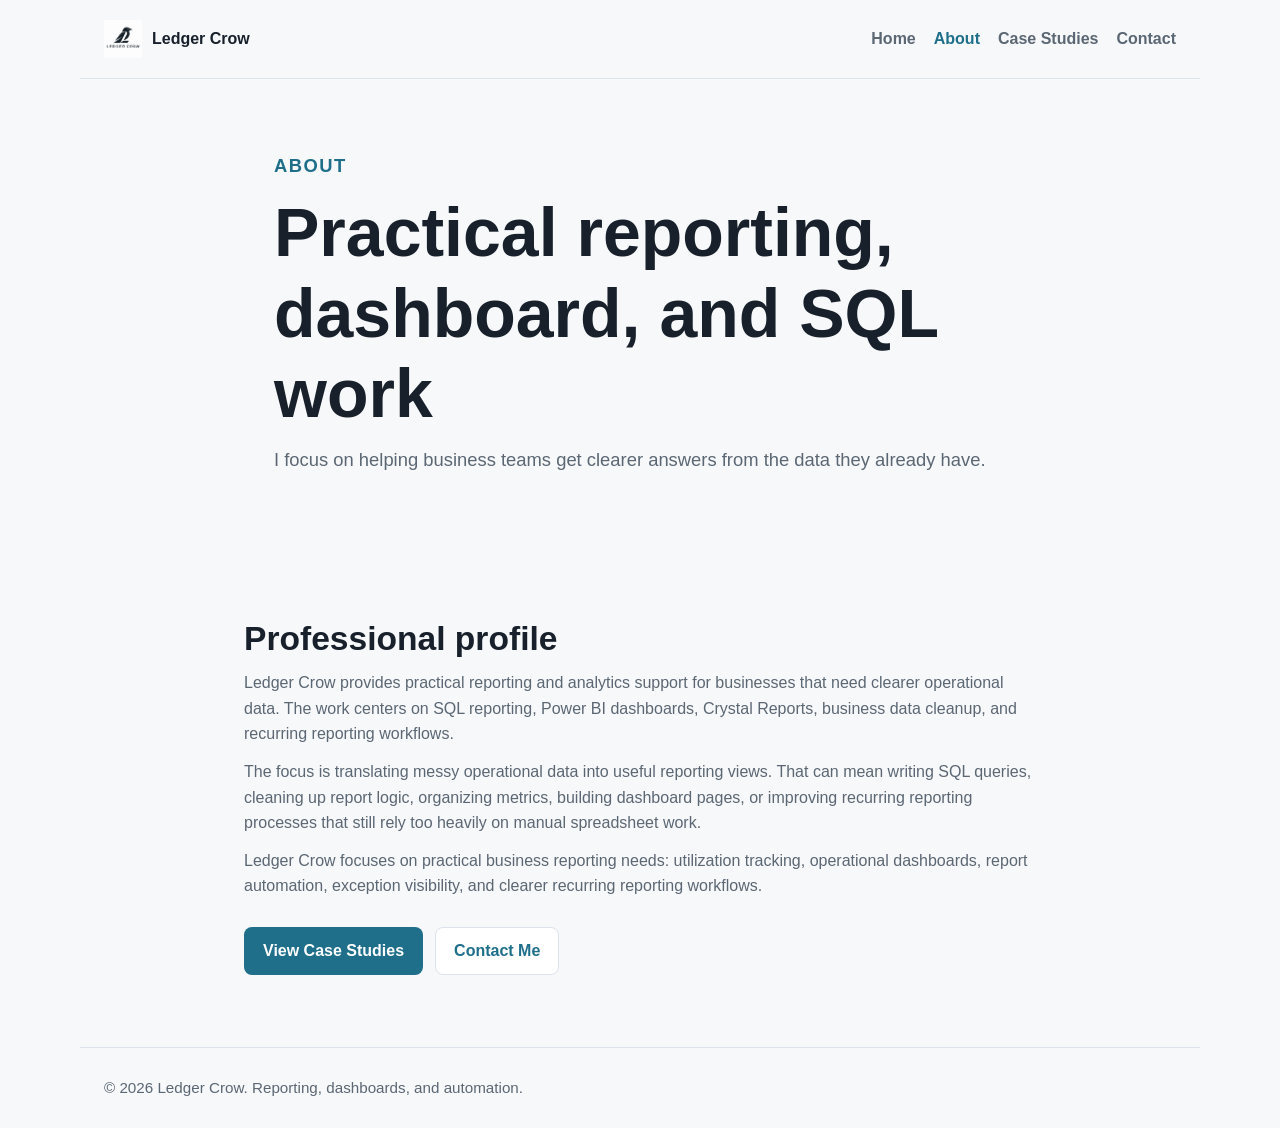
==== about.html @ 9180f1c7 "Add files via upload" ====
<!DOCTYPE html>
<html lang="en">
<head>
  <meta charset="UTF-8">
  <meta name="viewport" content="width=device-width, initial-scale=1.0">
  <title>About | Ledger Crow</title>
  <meta name="description" content="About Ledger Crow, an independent reporting and analytics service for SQL, Power BI, Crystal Reports, and business data.">
  <link rel="stylesheet" href="style.css">
</head>
<body>
  <header class="site-header">
    <a class="brand" href="index.html">
      <img src="images/ledger-crow-logo.png" alt="Ledger Crow logo">
      <span>Ledger Crow</span>
    </a>
    <button class="nav-toggle" type="button" aria-expanded="false" aria-controls="site-nav">Menu</button>
    <nav class="site-nav" id="site-nav" aria-label="Main navigation">
      <a href="index.html">Home</a>
      <a href="about.html">About</a>
      <a href="projects.html">Case Studies</a>
      <a href="contact.html">Contact</a>
    </nav>
  </header>

  <main>
    <section class="page-header">
      <p class="eyebrow">About</p>
      <h1>Practical reporting, dashboard, and SQL work</h1>
      <p>I focus on helping business teams get clearer answers from the data they already have.</p>
    </section>

    <section class="section narrow">
      <!-- Replace this profile text with final business details when ready. -->
      <h2>Professional profile</h2>
      <p>Ledger Crow provides practical reporting and analytics support for businesses that need clearer operational data. The work centers on SQL reporting, Power BI dashboards, Crystal Reports, business data cleanup, and recurring reporting workflows.</p>
      <p>The focus is translating messy operational data into useful reporting views. That can mean writing SQL queries, cleaning up report logic, organizing metrics, building dashboard pages, or improving recurring reporting processes that still rely too heavily on manual spreadsheet work.</p>
      <p>Ledger Crow focuses on practical business reporting needs: utilization tracking, operational dashboards, report automation, exception visibility, and clearer recurring reporting workflows.</p>
      <div class="button-row">
        <a class="button primary" href="projects.html">View Case Studies</a>
        <a class="button secondary" href="contact.html">Contact Me</a>
      </div>
    </section>
  </main>

  <footer class="site-footer">
    <p>&copy; 2026 Ledger Crow. Reporting, dashboards, and automation.</p>
  </footer>

  <script src="script.js"></script>
</body>
</html>
---- style.css ----
:root {
  --bg: #f7f8fa;
  --surface: #ffffff;
  --surface-muted: #eef3f6;
  --text: #18212b;
  --muted-text: #5b6773;
  --border: #dce3ea;
  --accent: #1f6f8b;
  --accent-dark: #155270;
  --shadow: 0 10px 28px rgba(24, 33, 43, 0.08);
  --radius: 8px;
  --max-width: 1120px;
}

* {
  box-sizing: border-box;
}

body {
  margin: 0;
  background: var(--bg);
  color: var(--text);
  font-family: -apple-system, BlinkMacSystemFont, "Segoe UI", Roboto, Arial, sans-serif;
  font-size: 16px;
  line-height: 1.6;
}

img {
  display: block;
  max-width: 100%;
}

a {
  color: var(--accent);
  text-decoration: none;
}

a:hover,
a:focus {
  color: var(--accent-dark);
  text-decoration: underline;
}

.site-header {
  position: sticky;
  top: 0;
  z-index: 10;
  display: flex;
  align-items: center;
  justify-content: space-between;
  gap: 24px;
  max-width: var(--max-width);
  margin: 0 auto;
  padding: 20px 24px;
  background: rgba(247, 248, 250, 0.96);
  backdrop-filter: blur(10px);
  border-bottom: 1px solid var(--border);
}

.brand {
  display: inline-flex;
  align-items: center;
  gap: 10px;
  color: var(--text);
  font-weight: 700;
  letter-spacing: 0;
}

.brand img {
  width: 38px;
  height: 38px;
  object-fit: contain;
  flex: 0 0 auto;
}

.brand:hover {
  color: var(--text);
  text-decoration: none;
}

.site-nav {
  display: flex;
  align-items: center;
  gap: 18px;
}

.site-nav a {
  color: var(--muted-text);
  font-weight: 600;
}

.site-nav a:hover,
.site-nav a:focus,
.site-nav a.active {
  color: var(--accent);
  text-decoration: none;
}

.nav-toggle {
  display: none;
  padding: 8px 12px;
  border: 1px solid var(--border);
  border-radius: var(--radius);
  background: var(--surface);
  color: var(--text);
  font: inherit;
  font-weight: 700;
  cursor: pointer;
}

.hero,
.page-header,
.section,
.cta-band {
  max-width: var(--max-width);
  margin: 0 auto;
  padding: 72px 24px;
}

.hero {
  display: grid;
  min-height: 440px;
  align-items: center;
}

.hero-content,
.page-header {
  max-width: 780px;
}

.hero-logo {
  width: 150px;
  height: 150px;
  object-fit: contain;
  margin-bottom: 22px;
}

.eyebrow {
  margin: 0 0 12px;
  color: var(--accent);
  font-size: 0.78rem;
  font-weight: 800;
  letter-spacing: 0.08em;
  text-transform: uppercase;
}

h1,
h2,
h3 {
  margin: 0;
  color: var(--text);
  line-height: 1.18;
}

h1 {
  max-width: 820px;
  font-size: clamp(2.15rem, 6vw, 4.25rem);
}

h2 {
  font-size: clamp(1.55rem, 3vw, 2.1rem);
}

h3 {
  font-size: 1.1rem;
}

p {
  margin: 12px 0 0;
  color: var(--muted-text);
}

.hero-text,
.page-header p {
  max-width: 720px;
  font-size: 1.15rem;
}

.button-row {
  display: flex;
  flex-wrap: wrap;
  gap: 12px;
  margin-top: 28px;
}

.button {
  display: inline-flex;
  align-items: center;
  justify-content: center;
  min-height: 44px;
  padding: 10px 18px;
  border: 1px solid transparent;
  border-radius: var(--radius);
  font-weight: 700;
  text-decoration: none;
}

.button:hover,
.button:focus {
  text-decoration: none;
}

.button.primary {
  background: var(--accent);
  color: #ffffff;
}

.button.primary:hover,
.button.primary:focus {
  background: var(--accent-dark);
  color: #ffffff;
}

.button.secondary {
  background: var(--surface);
  color: var(--accent);
  border-color: var(--border);
}

.button.secondary:hover,
.button.secondary:focus {
  border-color: var(--accent);
}

.section-heading {
  max-width: 720px;
  margin-bottom: 28px;
}

.muted {
  background: var(--surface-muted);
  max-width: none;
}

.muted > * {
  max-width: var(--max-width);
  margin-left: auto;
  margin-right: auto;
}

.card-grid {
  display: grid;
  grid-template-columns: repeat(3, minmax(0, 1fr));
  gap: 22px;
}

.project-card,
.contact-card {
  overflow: hidden;
  background: var(--surface);
  border: 1px solid var(--border);
  border-radius: var(--radius);
  box-shadow: var(--shadow);
}

.project-card img {
  width: 100%;
  aspect-ratio: 16 / 10;
  object-fit: cover;
  border-bottom: 1px solid var(--border);
}

.card-body,
.contact-card {
  padding: 24px;
}

.card-body h2,
.card-body h3 {
  margin-bottom: 8px;
}

.card-body .button {
  margin-top: 18px;
}

.text-link {
  display: inline-block;
  margin-top: 18px;
  font-weight: 800;
}

.service-grid {
  display: grid;
  grid-template-columns: repeat(auto-fit, minmax(220px, 1fr));
  gap: 18px;
}

.service-item {
  padding: 22px;
  background: var(--surface);
  border: 1px solid var(--border);
  border-radius: var(--radius);
}

.cta-band {
  display: flex;
  align-items: center;
  justify-content: space-between;
  gap: 24px;
  border-top: 1px solid var(--border);
}

.narrow {
  max-width: 840px;
}

.contact-list {
  margin: 20px 0 0;
  padding: 0;
  list-style: none;
}

.contact-list li + li {
  margin-top: 10px;
}

.muted-note {
  display: block;
  margin-top: 4px;
  color: var(--muted-text);
  font-size: 0.92rem;
}

.case-study {
  max-width: 880px;
  margin: 0 auto;
  padding: 24px 24px 72px;
}

.case-study section {
  padding: 28px 0;
  border-top: 1px solid var(--border);
}

.feature-list {
  margin: 14px 0 0;
  padding-left: 22px;
  color: var(--muted-text);
}

.feature-list li + li {
  margin-top: 8px;
}

.case-image {
  margin-top: 18px;
  border: 1px solid var(--border);
  border-radius: var(--radius);
  box-shadow: var(--shadow);
}

.power-bi-embed {
  width: 100%;
  margin-top: 18px;
  overflow: hidden;
  background: var(--surface);
  border: 1px solid var(--border);
  border-radius: var(--radius);
  box-shadow: var(--shadow);
}

.power-bi-embed iframe {
  display: block;
  width: 100%;
  min-height: 800px;
  border: 0;
}

.workflow-strip {
  display: flex;
  flex-wrap: wrap;
  gap: 12px;
  align-items: center;
  margin-top: 22px;
}

.workflow-strip span {
  position: relative;
  display: inline-flex;
  align-items: center;
  min-height: 42px;
  padding: 8px 14px;
  background: var(--surface-muted);
  border: 1px solid var(--border);
  border-radius: var(--radius);
  color: var(--text);
  font-weight: 700;
}

.workflow-strip span:not(:last-child)::after {
  content: ">";
  margin-left: 12px;
  color: var(--accent);
}

.site-footer {
  max-width: var(--max-width);
  margin: 0 auto;
  padding: 28px 24px;
  border-top: 1px solid var(--border);
}

.site-footer p {
  margin: 0;
  font-size: 0.95rem;
}

@media (max-width: 900px) {
  .card-grid,
  .service-grid {
    grid-template-columns: repeat(2, minmax(0, 1fr));
  }

  .cta-band {
    align-items: flex-start;
    flex-direction: column;
  }
}

@media (max-width: 680px) {
  .site-header {
    align-items: flex-start;
    flex-wrap: wrap;
    padding: 16px 20px;
  }

  .brand img {
    width: 30px;
    height: 30px;
  }

  .hero-logo {
    width: 116px;
    height: 116px;
  }

  .nav-toggle {
    display: inline-flex;
  }

  .site-nav {
    display: none;
    flex-basis: 100%;
    flex-direction: column;
    align-items: flex-start;
    gap: 10px;
    padding-top: 12px;
  }

  .site-nav.open {
    display: flex;
  }

  .hero,
  .page-header,
  .section,
  .cta-band {
    padding: 52px 20px;
  }

  .hero {
    min-height: 380px;
  }

  .card-grid,
  .service-grid {
    grid-template-columns: 1fr;
  }

  .button {
    width: 100%;
  }

  .case-study {
    padding: 4px 20px 52px;
  }

  .power-bi-embed iframe {
    min-height: 520px;
  }
}
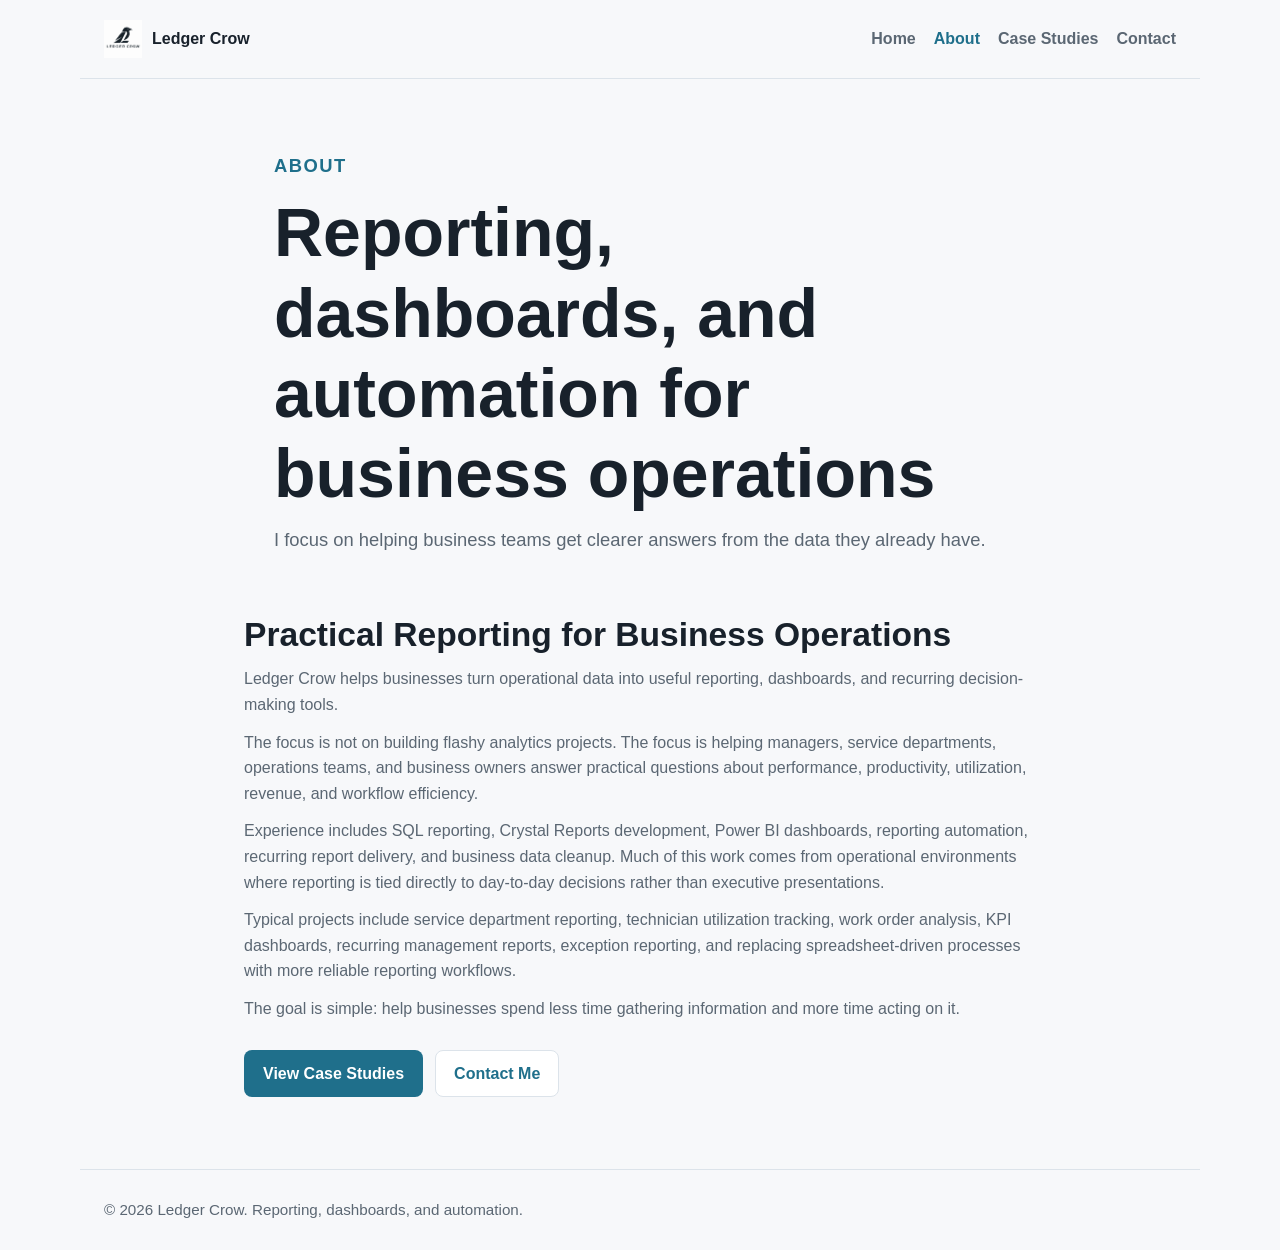
==== commit d52040ee: "updates to about me page" ====
--- a/about.html
+++ b/about.html
@@ -23,18 +23,19 @@
   </header>
 
   <main>
-    <section class="page-header">
+    <section class="page-header about-header">
       <p class="eyebrow">About</p>
-      <h1>Practical reporting, dashboard, and SQL work</h1>
+      <h1>Reporting, dashboards, and automation for business operations</h1>
       <p>I focus on helping business teams get clearer answers from the data they already have.</p>
     </section>
 
-    <section class="section narrow">
-      <!-- Replace this profile text with final business details when ready. -->
-      <h2>Professional profile</h2>
-      <p>Ledger Crow provides practical reporting and analytics support for businesses that need clearer operational data. The work centers on SQL reporting, Power BI dashboards, Crystal Reports, business data cleanup, and recurring reporting workflows.</p>
-      <p>The focus is translating messy operational data into useful reporting views. That can mean writing SQL queries, cleaning up report logic, organizing metrics, building dashboard pages, or improving recurring reporting processes that still rely too heavily on manual spreadsheet work.</p>
-      <p>Ledger Crow focuses on practical business reporting needs: utilization tracking, operational dashboards, report automation, exception visibility, and clearer recurring reporting workflows.</p>
+    <section class="section narrow about-content">
+      <h2>Practical Reporting for Business Operations</h2>
+      <p>Ledger Crow helps businesses turn operational data into useful reporting, dashboards, and recurring decision-making tools.</p>
+      <p>The focus is not on building flashy analytics projects. The focus is helping managers, service departments, operations teams, and business owners answer practical questions about performance, productivity, utilization, revenue, and workflow efficiency.</p>
+      <p>Experience includes SQL reporting, Crystal Reports development, Power BI dashboards, reporting automation, recurring report delivery, and business data cleanup. Much of this work comes from operational environments where reporting is tied directly to day-to-day decisions rather than executive presentations.</p>
+      <p>Typical projects include service department reporting, technician utilization tracking, work order analysis, KPI dashboards, recurring management reports, exception reporting, and replacing spreadsheet-driven processes with more reliable reporting workflows.</p>
+      <p>The goal is simple: help businesses spend less time gathering information and more time acting on it.</p>
       <div class="button-row">
         <a class="button primary" href="projects.html">View Case Studies</a>
         <a class="button secondary" href="contact.html">Contact Me</a>
--- a/style.css
+++ b/style.css
@@ -305,6 +305,14 @@
   max-width: 840px;
 }
 
+.about-header {
+  padding-bottom: 32px;
+}
+
+.about-content {
+  padding-top: 28px;
+}
+
 .contact-list {
   margin: 20px 0 0;
   padding: 0;
@@ -315,13 +323,6 @@
   margin-top: 10px;
 }
 
-.muted-note {
-  display: block;
-  margin-top: 4px;
-  color: var(--muted-text);
-  font-size: 0.92rem;
-}
-
 .case-study {
   max-width: 880px;
   margin: 0 auto;
@@ -348,6 +349,44 @@
   border: 1px solid var(--border);
   border-radius: var(--radius);
   box-shadow: var(--shadow);
+}
+
+.screenshot-stack {
+  display: grid;
+  gap: 24px;
+  margin-top: 18px;
+}
+
+.screenshot-card {
+  margin: 0;
+  overflow: hidden;
+  background: var(--surface);
+  border: 1px solid var(--border);
+  border-radius: var(--radius);
+  box-shadow: var(--shadow);
+}
+
+.screenshot-card img {
+  width: 100%;
+  height: auto;
+}
+
+.screenshot-card figcaption {
+  padding: 18px 20px 20px;
+}
+
+.screenshot-card figcaption strong,
+.screenshot-card figcaption span {
+  display: block;
+}
+
+.screenshot-card figcaption strong {
+  color: var(--text);
+}
+
+.screenshot-card figcaption span {
+  margin-top: 6px;
+  color: var(--muted-text);
 }
 
 .power-bi-embed {
@@ -459,6 +498,14 @@
     padding: 52px 20px;
   }
 
+  .about-header {
+    padding-bottom: 24px;
+  }
+
+  .about-content {
+    padding-top: 22px;
+  }
+
   .hero {
     min-height: 380px;
   }
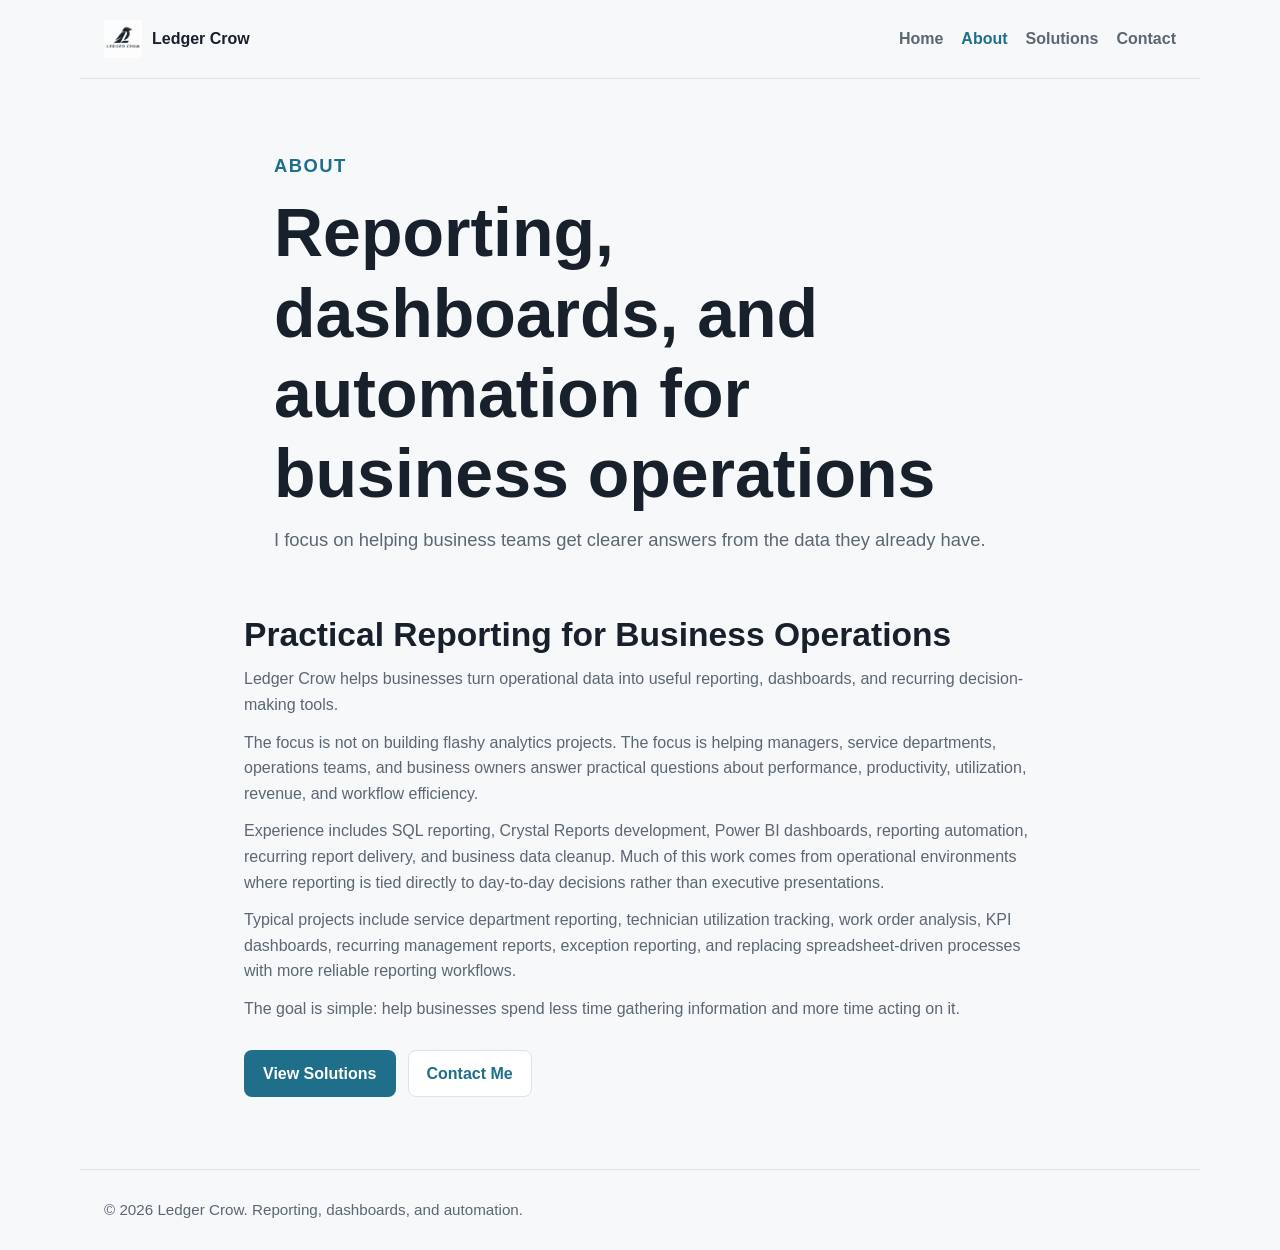
==== commit 9f0c38d4: "updating terminology & adding power bi embed" ====
--- a/about.html
+++ b/about.html
@@ -17,7 +17,7 @@
     <nav class="site-nav" id="site-nav" aria-label="Main navigation">
       <a href="index.html">Home</a>
       <a href="about.html">About</a>
-      <a href="projects.html">Case Studies</a>
+      <a href="projects.html">Solutions</a>
       <a href="contact.html">Contact</a>
     </nav>
   </header>
@@ -37,7 +37,7 @@
       <p>Typical projects include service department reporting, technician utilization tracking, work order analysis, KPI dashboards, recurring management reports, exception reporting, and replacing spreadsheet-driven processes with more reliable reporting workflows.</p>
       <p>The goal is simple: help businesses spend less time gathering information and more time acting on it.</p>
       <div class="button-row">
-        <a class="button primary" href="projects.html">View Case Studies</a>
+        <a class="button primary" href="projects.html">View Solutions</a>
         <a class="button secondary" href="contact.html">Contact Me</a>
       </div>
     </section>
--- a/style.css
+++ b/style.css
@@ -402,7 +402,7 @@
 .power-bi-embed iframe {
   display: block;
   width: 100%;
-  min-height: 800px;
+  min-height: 850px;
   border: 0;
 }
 
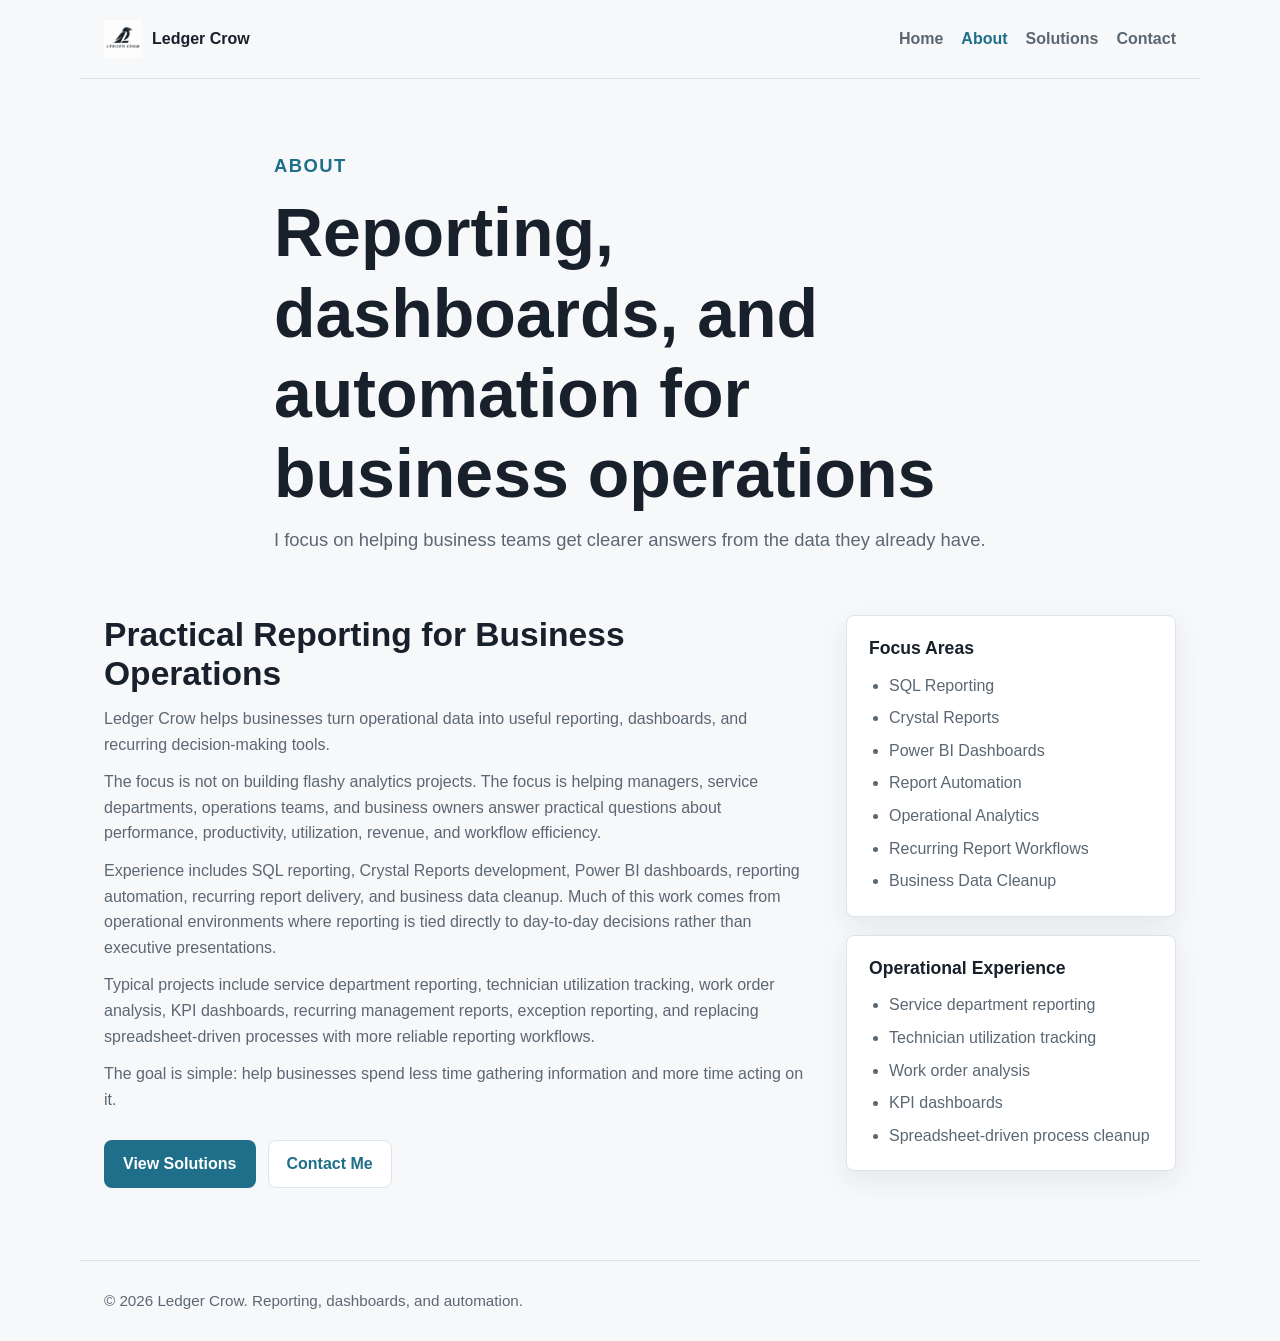
==== commit 1441ce81: "stylistic upates - width" ====
--- a/about.html
+++ b/about.html
@@ -29,16 +29,46 @@
       <p>I focus on helping business teams get clearer answers from the data they already have.</p>
     </section>
 
-    <section class="section narrow about-content">
-      <h2>Practical Reporting for Business Operations</h2>
-      <p>Ledger Crow helps businesses turn operational data into useful reporting, dashboards, and recurring decision-making tools.</p>
-      <p>The focus is not on building flashy analytics projects. The focus is helping managers, service departments, operations teams, and business owners answer practical questions about performance, productivity, utilization, revenue, and workflow efficiency.</p>
-      <p>Experience includes SQL reporting, Crystal Reports development, Power BI dashboards, reporting automation, recurring report delivery, and business data cleanup. Much of this work comes from operational environments where reporting is tied directly to day-to-day decisions rather than executive presentations.</p>
-      <p>Typical projects include service department reporting, technician utilization tracking, work order analysis, KPI dashboards, recurring management reports, exception reporting, and replacing spreadsheet-driven processes with more reliable reporting workflows.</p>
-      <p>The goal is simple: help businesses spend less time gathering information and more time acting on it.</p>
-      <div class="button-row">
-        <a class="button primary" href="projects.html">View Solutions</a>
-        <a class="button secondary" href="contact.html">Contact Me</a>
+    <section class="section about-content">
+      <div class="about-grid">
+        <div class="about-main">
+          <h2>Practical Reporting for Business Operations</h2>
+          <p>Ledger Crow helps businesses turn operational data into useful reporting, dashboards, and recurring decision-making tools.</p>
+          <p>The focus is not on building flashy analytics projects. The focus is helping managers, service departments, operations teams, and business owners answer practical questions about performance, productivity, utilization, revenue, and workflow efficiency.</p>
+          <p>Experience includes SQL reporting, Crystal Reports development, Power BI dashboards, reporting automation, recurring report delivery, and business data cleanup. Much of this work comes from operational environments where reporting is tied directly to day-to-day decisions rather than executive presentations.</p>
+          <p>Typical projects include service department reporting, technician utilization tracking, work order analysis, KPI dashboards, recurring management reports, exception reporting, and replacing spreadsheet-driven processes with more reliable reporting workflows.</p>
+          <p>The goal is simple: help businesses spend less time gathering information and more time acting on it.</p>
+          <div class="button-row">
+            <a class="button primary" href="projects.html">View Solutions</a>
+            <a class="button secondary" href="contact.html">Contact Me</a>
+          </div>
+        </div>
+
+        <aside class="about-sidebar" aria-label="Ledger Crow focus areas">
+          <div class="info-card">
+            <h3>Focus Areas</h3>
+            <ul class="compact-list">
+              <li>SQL Reporting</li>
+              <li>Crystal Reports</li>
+              <li>Power BI Dashboards</li>
+              <li>Report Automation</li>
+              <li>Operational Analytics</li>
+              <li>Recurring Report Workflows</li>
+              <li>Business Data Cleanup</li>
+            </ul>
+          </div>
+
+          <div class="info-card">
+            <h3>Operational Experience</h3>
+            <ul class="compact-list">
+              <li>Service department reporting</li>
+              <li>Technician utilization tracking</li>
+              <li>Work order analysis</li>
+              <li>KPI dashboards</li>
+              <li>Spreadsheet-driven process cleanup</li>
+            </ul>
+          </div>
+        </aside>
       </div>
     </section>
   </main>
--- a/style.css
+++ b/style.css
@@ -313,6 +313,40 @@
   padding-top: 28px;
 }
 
+.about-grid {
+  display: grid;
+  grid-template-columns: minmax(0, 1fr) 330px;
+  gap: 42px;
+  align-items: start;
+}
+
+.about-main {
+  max-width: 720px;
+}
+
+.about-sidebar {
+  display: grid;
+  gap: 18px;
+}
+
+.info-card {
+  padding: 22px;
+  background: var(--surface);
+  border: 1px solid var(--border);
+  border-radius: var(--radius);
+  box-shadow: var(--shadow);
+}
+
+.compact-list {
+  margin: 14px 0 0;
+  padding-left: 20px;
+  color: var(--muted-text);
+}
+
+.compact-list li + li {
+  margin-top: 7px;
+}
+
 .contact-list {
   margin: 20px 0 0;
   padding: 0;
@@ -334,6 +368,21 @@
   border-top: 1px solid var(--border);
 }
 
+.case-study .wide-section {
+  width: min(calc(100vw - 48px), var(--max-width));
+  margin-left: 50%;
+  transform: translateX(-50%);
+}
+
+.case-study .wide-section > h2,
+.case-study .wide-section > p {
+  max-width: 780px;
+}
+
+.live-dashboard-section {
+  padding-bottom: 18px;
+}
+
 .feature-list {
   margin: 14px 0 0;
   padding-left: 22px;
@@ -402,6 +451,7 @@
 .power-bi-embed iframe {
   display: block;
   width: 100%;
+  height: 850px;
   min-height: 850px;
   border: 0;
 }
@@ -449,6 +499,15 @@
   .card-grid,
   .service-grid {
     grid-template-columns: repeat(2, minmax(0, 1fr));
+  }
+
+  .about-grid {
+    grid-template-columns: 1fr;
+    gap: 28px;
+  }
+
+  .about-main {
+    max-width: none;
   }
 
   .cta-band {
@@ -523,7 +582,14 @@
     padding: 4px 20px 52px;
   }
 
+  .case-study .wide-section {
+    width: 100%;
+    margin-left: 0;
+    transform: none;
+  }
+
   .power-bi-embed iframe {
+    height: 560px;
     min-height: 520px;
   }
 }
